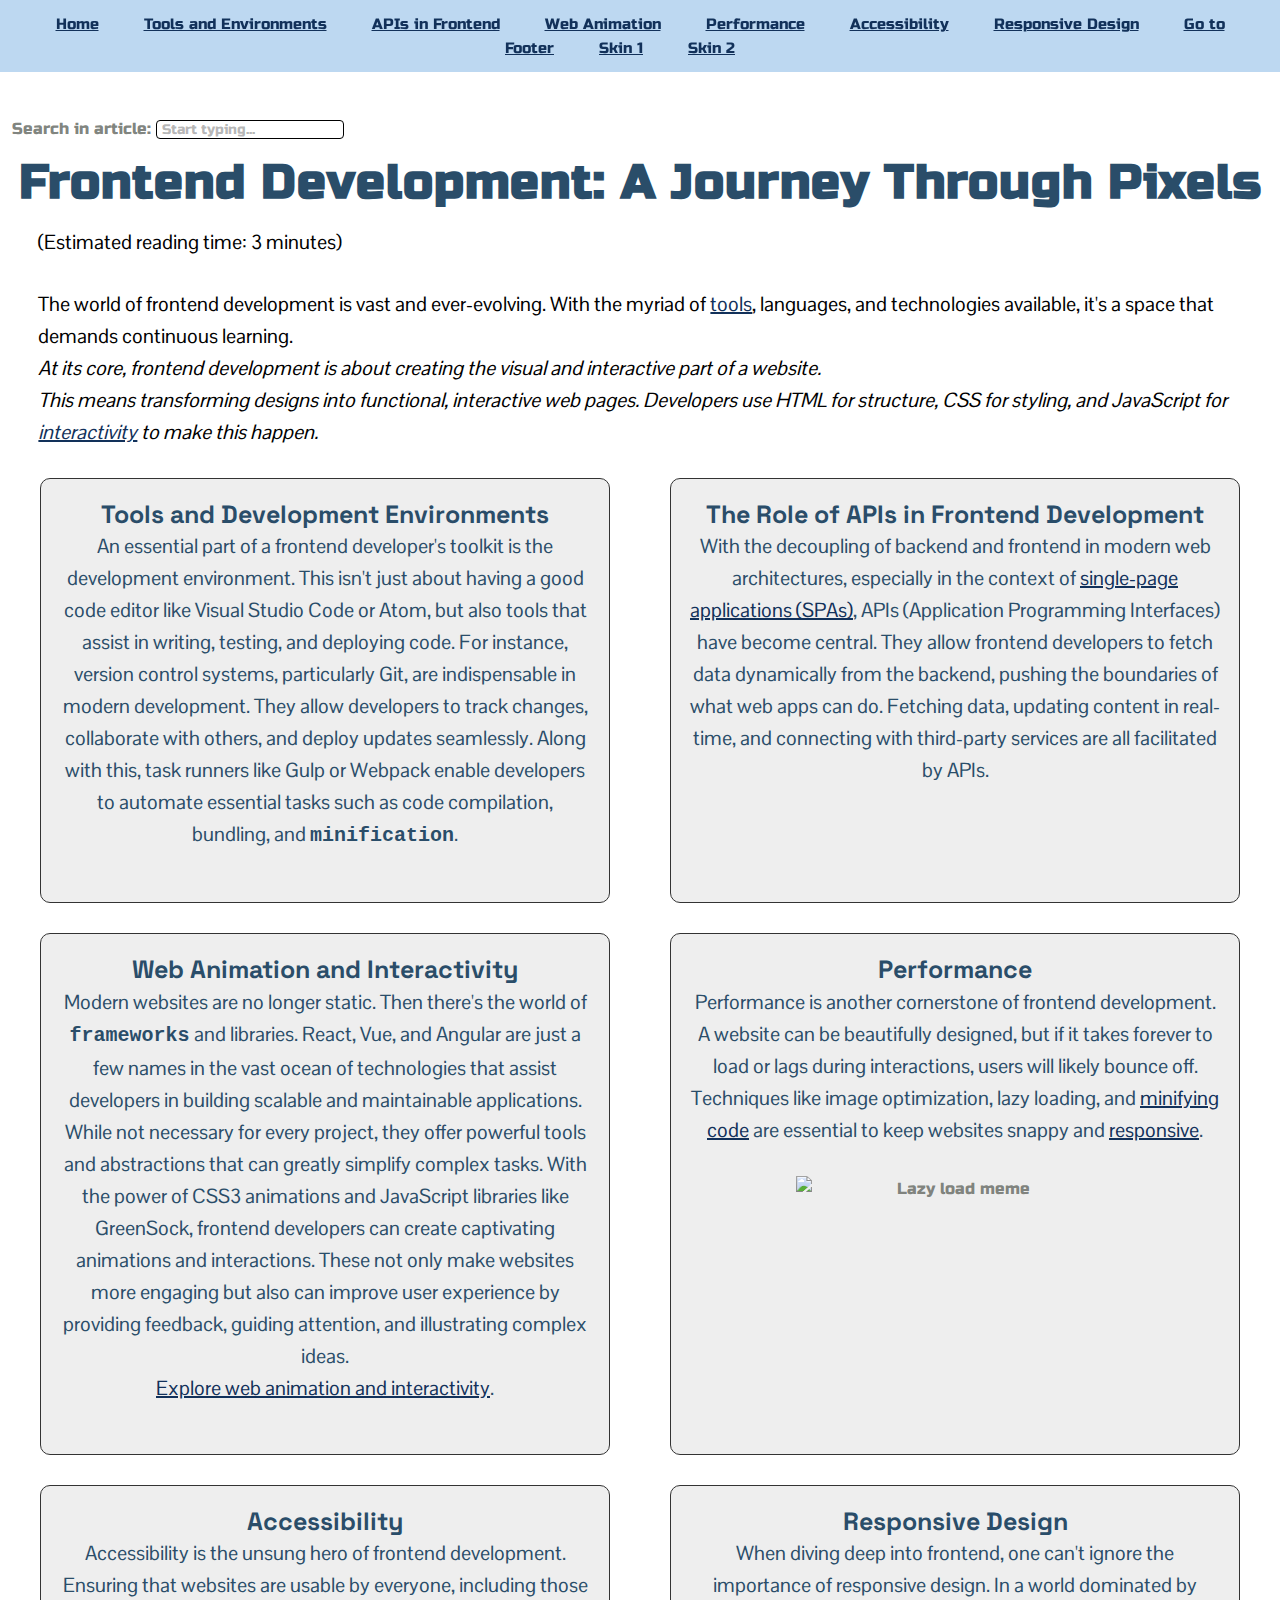
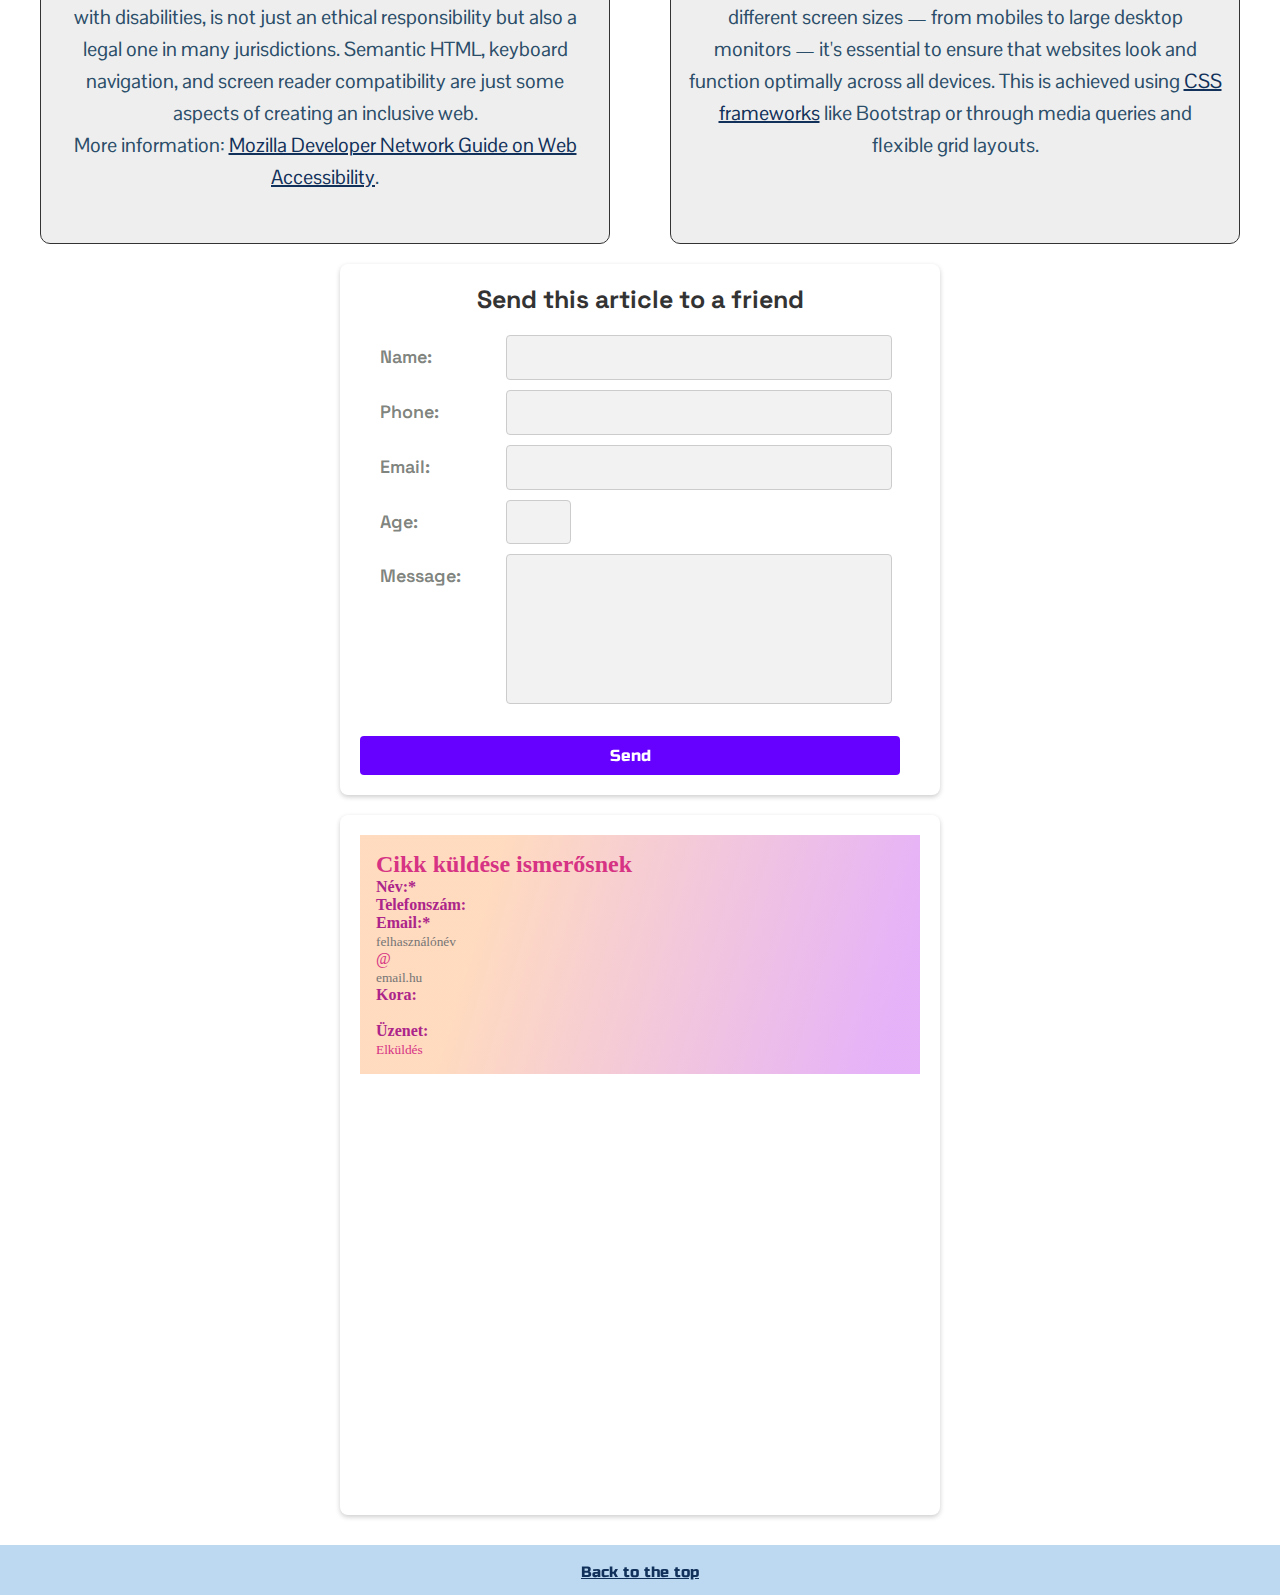
==== index.html @ b4af159b "Fixed issue with search functionality" ====
<!DOCTYPE html>
<html lang="en">

<head>
    <meta charset="UTF-8">
    <meta name="viewport" content="width=device-width, initial-scale=1">
    <script src="script.js"></script>
    <link rel="stylesheet" href="./style.css">
    <link rel="preconnect" href="https://fonts.googleapis.com">
    <link rel="preconnect" href="https://fonts.gstatic.com" crossorigin>
    <link
        href="https://fonts.googleapis.com/css2?family=Pontano+Sans&family=Russo+One&family=Space+Grotesk&display=swap"
        rel="stylesheet">
    <title>Frontend Development: A Journey Through Pixels</title>
</head>

<body id="top" class="background">

    <!-- <input type="radio" class="skin-selector" id="skin1" name="skin">
    <label for="skin1">Skin 1</label>

    <input type="radio" class="skin-selector" id="skin2" name="skin">
    <label for="skin2">Skin 2</label> -->

    <!-- <input type="radio" class="skin-selector" id="revert" name="skin">
    <label for="revert">Revert</label> -->

    <div id="skin1" class="skins"></div>
    <div id="skin2" class="skins"></div>

    <nav class="nav-list">
        <div class="nav-content">
            <a href="#top">Home</a>
            <a href="#tools">Tools and Environments</a>
            <a href="#apis">APIs in Frontend</a>
            <a href="#animation">Web Animation</a>
            <a href="#performance">Performance</a>
            <a href="#accessibility">Accessibility</a>
            <a href="#responsive">Responsive Design</a>
            <a href="#footer">Go to Footer</a>
            <a href="#skin1">Skin 1</a>
            <a href="#skin2">Skin 2</a>
        </div>
    </nav>

    <div class="search-container">
        <label for="searchBox">Search in article:</label>
        <input type="text" id="searchBox" name="searchBox" placeholder="Start typing...">
    </div>

    <article>
        <div id="intro">
            <h1>Frontend Development: A Journey Through Pixels</h1>
            <p>The world of frontend development is vast and ever-evolving. With the myriad of <a href="#tools">tools</a>, 
                languages, and technologies available, it's a space that demands continuous learning. <span><br>At its core,
                    frontend development is about creating the visual and interactive part of a website. <br>This
                    means transforming designs into functional, interactive web pages. Developers use HTML for
                    structure, CSS for styling, and JavaScript for <a href="#animation">interactivity</a> to make this
                    happen.</span>
            </p>
        </div>

        <div class="grid-container">
            <div class="box">
                <h2 id="tools">Tools and Development Environments</h2>
                <p> An essential part of a frontend developer's toolkit is the development environment. This isn't just
                    about having a good code editor like Visual Studio Code or Atom, but also tools that assist in
                    writing, testing, and deploying code. For instance, version control systems, particularly Git, are 
                    indispensable in modern development. They allow developers to track changes, collaborate with others, and 
                    deploy updates seamlessly. Along with this, task runners like Gulp or Webpack enable developers to automate 
                    essential tasks such as code compilation, bundling, and <a id="minify">minification</a>.</p>
            </div>

            <div class="box">
                <h2 id="apis">The Role of APIs in Frontend Development</h2>
                <p>With the decoupling of backend and frontend in modern web architectures, especially in the context of
                    <a href="https://www.youtube.com/watch?v=eIxDHgzGCnY" target="_blank">single-page applications
                        (SPAs)</a>, APIs (Application Programming Interfaces) have become central. They allow frontend
                    developers to fetch data dynamically from the backend, pushing the boundaries of what web apps can
                    do. Fetching data, updating content in real-time, and connecting with third-party services are all
                    facilitated by APIs.
                </p>
            </div>

            <div class="box">
                <h2 id="animation">Web Animation and Interactivity</h2>
                <p>Modern websites are no longer static. Then there's the world of <a id="frameworks">frameworks</a> and libraries. 
                    React, Vue, and Angular are just a few names in the vast ocean of technologies that assist developers in building
                    scalable and maintainable applications. While not necessary for every project, they offer powerful tools and
                    abstractions that can greatly simplify complex tasks. With the power of CSS3 animations and JavaScript libraries 
                    like GreenSock, frontend developers can create captivating animations and interactions. These not only make websites 
                    more engaging but also can improve user experience by providing feedback, guiding attention, and illustrating complex ideas.<br>
                    <a href="https://css-tricks.com/almanac/properties/a/animation/" target="_top">Explore web animation and interactivity</a>.</p>
            </div>

            <div class="box">
                <h2 id="performance">Performance</h2>
                <p>Performance is another cornerstone of frontend development. A website can be beautifully designed,
                    but if it takes forever to load or lags during interactions, users will likely bounce off. Techniques like
                    image optimization, lazy loading, and <a href="#minify">minifying code</a> are essential to keep websites
                    snappy and <a href="#responsive">responsive</a>.</p>
                <img src="https://miro.medium.com/v2/resize:fit:640/format:webp/1*A4qOlRsdIHzRkibX1P7Smw.jpeg" alt="Lazy load meme">
            </div>

            <div class="box">
                <h2 id="accessibility">Accessibility</h2>
                <p>Accessibility is the unsung hero of frontend development. Ensuring that websites are usable by
                    everyone, including those with disabilities, is not just an ethical responsibility but also a legal one in
                    many jurisdictions. Semantic HTML, keyboard navigation, and screen reader compatibility are just some
                    aspects of creating an inclusive web.<br>
                    More information: <a
                        href="https://developer.mozilla.org/en-US/docs/Learn/Accessibility/What_is_accessibility"
                        target="_blank">Mozilla Developer Network Guide on Web Accessibility</a>.
                </p>
            </div>

            <div class="box">
                <h2 id="responsive">Responsive Design</h2>
                <p id="deep-dive">When diving deep into frontend, one can't ignore the importance of responsive design.
                    In a world dominated by different screen sizes — from mobiles to large desktop monitors — it's essential to
                    ensure that websites look and function optimally across all devices. This is achieved using <a
                        href="#frameworks">CSS frameworks</a> like Bootstrap or through media queries and flexible grid layouts.</p>
            </div>
        </div>
    </article>

    <form name="sendToFriend">
        <h2>Send this article to a friend</h2>

        <div class="form-columns">
            <label for="name">Name:</label>
            <input type="text" id="name" name="name" autocomplete="name" required>

            <label for="phone">Phone:</label>
            <input type="tel" id="phone" name="phone" autocomplete="tel">

            <label for="email">Email:</label>
            <input type="email" id="email" name="email" autocomplete="email" required>

            <label for="age">Age:</label>
            <input type="number" id="age" name="age" min="0" max="150">

            <label for="message">Message:</label>
            <textarea id="message" name="message"></textarea>
        </div>

        <button type="submit">Send</button>
    </form>

    <iframe src="form-hu.html"></iframe>

    <footer id="footer">
        <a href="#top">Back to the top</a>
    </footer>

</body>

</html>
---- style.css ----
* {
  margin: 0;
  padding: 0;
  border: 0;
  outline: none;
  box-sizing: border-box;
  background: transparent;
  font-family: inherit;
}

a {
  text-decoration: none;
}

a img {
  border: none;
}

button,
a {
  cursor: pointer;
  color: inherit;
}

textarea {
  resize: none;
}

button,
textarea,
select {
  appearance: none !important;
  border-radius: 0;
}

/*End of CSS reset*/

/******Skin variables*******/

:root {
  --primary-color-skin1: #c1e7d2;
  --secondary-color-skin1: #ab99fa;

  --primary-color-skin2: #bdbdbd;
  --secondary-color-skin2: #893aa8;
}

/**************************/

body {
  width: 100%;
  height: 100%;
  line-height: 1.6;
  font-family: "Russo One", sans-serif;
  color: #757973ee;
}

.background {
  position: relative;
}

.background::before {
  content: "";
  position: absolute;
  top: 0;
  right: 0;
  bottom: 0;
  left: 0;
  background-image: url("1767974.jpg");
  background-size: cover;
  background-position: center;
  background-repeat: no-repeat;
  background-attachment: fixed;
  z-index: -100;
}

a[href] {
  text-decoration: underline;
}

a[href]:hover {
  color: #ff6600;
}

a[id] {
  font-family: monospace;
  font-weight: bold;
}

nav {
  position: fixed;
  top: 0;
  width: 100%;
  text-align: center;
  font-size: 15px;
  background-color: #99ff00;
  color: rgb(32, 31, 29);
  z-index: 999;
  filter: invert(100%);
}

nav a {
  margin-right: 40px;
  line-height: 1.2;
  text-decoration: none;
}

nav a:hover {
  text-decoration: underline;
  color: #ff6600;
}

title {
  font-family: "Russo One", sans-serif;
}


/********Skin selector**********/

/* #skin1, #skin2 {
  display: none;
}  

.skin-selector label {
  position: fixed;
  top: 50px;
  width: 10%;
  text-align: center;
  right: 10px;
  padding: 5px 15px;
  border: 1px solid #ccc;
  border-radius: 5px;
  background-color: #eff3f8;
  z-index: 1000; 
}

.skin-selector label:hover {
  background-color: #e0e0e0;
}

#skin1:checked + label {
  background-color: #c1e7d2; 
}

#skin2:checked + label {
  background-color: #bdbdbd;
}

 #revert:checked + label {
  background-color: #ffe0b2; 
} */


/********Skin selector logic**********/
#skin1:target~form {
  background-color: var(--primary-color-skin1);
  color: var(--secondary-color-skin1);
}

#skin1:target~nav,
#skin1:target~footer {
  background-color: var(--secondary-color-skin1);
}

#skin2:target~form {
  background-color: var(--primary-color-skin2);
  color: var(--secondary-color-skin2);
}

#skin2:target~nav,
#skin2:target~footer {
  background-color: var(--secondary-color-skin2);
}

/* #revert:checked ~ form {
  background-color: initial;
  color: initial; 
}

#revert:checked ~ nav,
#revert:checked ~ footer {
  background-color: initial;
} */

/***********************************************/

input#searchBox {
  margin-top: calc(2em + 32px);
  border: 1px solid #000000;
  border-radius: 4px;
  padding-left: 5px;
  font-size: 14px;
  background-color: #ffffff;
}

input::placeholder {
  color: rgba(0, 0, 0, 0.3);
}

.highlight {
  background-color: yellow;
}

div {
  padding: 12px;
}

div#intro {
  max-width: 1920px;
  margin-left: auto;
  margin-right: auto;
  white-space: normal;
  text-align: justify;
  background: linear-gradient(to bottom,
      #000000 0%,
      #333444 50%,
      #111711 85%,
      transparent 100%);
}

div.grid-container {
  max-width: 100%;
  display: grid;
  grid-template-columns: 1fr 1fr;
  gap: 30px 5%;
  margin: 0 auto;
  padding: 0 40px;
  justify-content: space-evenly;
  z-index: 10;
}

div.box {
  padding: 20px 0;
  border: 0.5px solid #ccc;
  border-radius: 10px;
  text-align: center;
  background-color: rgba(0, 0, 0, 0.8);
  z-index: 100;
}

div.box img {
  min-width: 200px;
  max-width: calc(100% - 250px);
  display: block;
  margin: auto;
}

div#author {
  display: flex;
  flex-direction: column;
  width: max-content;
  margin: 20px auto;
  border-radius: 5px;
  background: linear-gradient(to right,
      #000000 0%,
      #333444 50%,
      #000000 100%);
}

div#author p {
  margin-bottom: 0;
}


div#author-info p {
  margin: 0;
}

h1,
h2 {
  margin: auto;
  line-height: 1.25;
  font-family: "Space Grotesk", sans-serif;
  font-size: 25px;
  color: #99ff00;
}

h1 {
  margin-bottom: 15px;
  line-height: 1.2;
  text-align: center;
  letter-spacing: 1px;
  font-family: "Russo One", sans-serif;
  font-size: 3em;
}

h2,
a[id] {
  scroll-margin-top: 80px;
}

p {
  margin: auto 3%;
  margin-bottom: 1.5em;
  font-family: "Pontano Sans", sans-serif;
  font-size: 20px;
  color: #fff;
}

span {
  font-style: italic;
}

footer {
  width: 100%;
  margin-top: 2em;
  padding-top: 1em;
  padding-bottom: 1em;
  text-align: center;
  font-size: 15px;
  background-color: #99ff00;
  color: rgb(32, 31, 29);
  filter: invert(100%);
}

@media screen and (max-width: 600px) {
  div.grid-container {
    display: flex;
    flex-direction: column;
  }
}

@media screen and (max-width: 360px) {
  div.grid-container {
    gap: 20px;
    padding: 0 5px;
  }

  nav a {
    margin-right: 5px;
  }

  div#intro {
    padding: 0 5px;
  }

  div.box {
    padding: 5px 0;
  }

  h1 {
    padding-top: 30%;
    font-size: 2em;
  }

  h2,
  a[id] {
    scroll-margin-top: 120px;
  }

}

@media screen and (min-width: 1440px) {
  div#intro p {
    text-align: center;
  }
}


/********* Light mode **********/

@media (prefers-color-scheme: light) {
  body {
    background-color: #ffffff;
    color: #333333;
  }

  .background::before {
    background-image: url(https://www.restonconcierge.com/wp-content/uploads/2016/07/free-office-wallpaper-26001-26685-hd-wallpapers.jpg);
    opacity: 0.25
  }

  nav {
    background-color: #bdd8f1;
    color: #3667a6;
    filter: invert(0%);
  }

  a:link {
    color: #12315a
  }

  a:visited {
    color: #6c88c0;
  }

  h1,
  h2,
  p {
    color: #2a4d69;
  }

  div {
    color: #757973ee;
  }

  div#intro {
    all: revert;
  }

  div#intro p {
    color: #000;
  }

  div#author {
    position: relative;
    overflow: hidden;
    z-index: 1;
    border-radius: unset;
  }

  div#author::before {
    content: '';
    position: absolute;
    top: 0;
    right: 0;
    bottom: 0;
    left: 0;
    z-index: -1;

    background: linear-gradient(to right,
        rgba(224, 231, 240, 0.9) 0%,
        rgba(222, 231, 241, 0.8) 25%,
        rgba(224, 231, 240, 0.9) 50%,
        rgba(222, 231, 241, 0.8) 75%,
        rgba(224, 231, 240, 0.9) 100%);

    box-shadow: 0 0 1em 0.5em rgba(224, 231, 240, 0.6) inset;
  }

  div.box {
    background-color: #eeeeee;
    border-color: #333;
  }

  footer {
    background-color: #bdd8f1;
    filter: invert(0%);
  }

}


/********* Form styling **********/

form {
  display: flex;
  flex-direction: column;
  max-width: 600px;
  margin: 20px auto;
  padding: 20px;
  border-radius: 8px;
  box-shadow: 0 2px 5px rgba(0, 0, 0, 0.2);
  font-family: "Pontano Sans", sans-serif;
  color: #333333;
  background-color: #ffffff;
}

.form-columns {
  display: grid;
  grid-template-columns: 1fr 3fr;
  width: 100%;
}

form label,
form input,
form textarea {
  width: calc(100% - 16px);
  margin-bottom: 10px;
  padding: 8px;
  border-radius: 4px;
  font-family: "Space Grotesk", sans-serif;
  font-size: 18px;
  font-weight: 600;
}

form input,
form textarea {
  border: 1px solid #ccc;
  border-radius: 4px;
  background-color: #f2f2f2;
}

form input#age {
  position: relative;
  width: 65px;
}

form textarea {
  height: 150px;
}

form button {
  width: calc(100% - 20px);
  padding: 10px 8px;
  margin-top: 10px;
  border: none;
  border-radius: 4px;
  cursor: pointer;
  font-size: 16px;
  font-family: "Russo One", sans-serif;
  background-color: #99ff00;
  color: #000;
  filter: invert(100%);
}

form button:hover {
  background-color: #0056b3;
}

form h2 {
  margin-bottom: 8px;
  text-align: center;
  color: #333;
}

iframe {
  display: flex;
  flex-direction: column;
  width: 100%;
  min-height: 700px;
  max-width: 600px;
  margin: 20px auto;
  padding: 20px;
  border-radius: 8px;
  box-shadow: 0 2px 5px rgba(0, 0, 0, 0.2);
  font-family: "Pontano Sans", sans-serif;
  color: #333333;
  background-color: #ffffff;
}
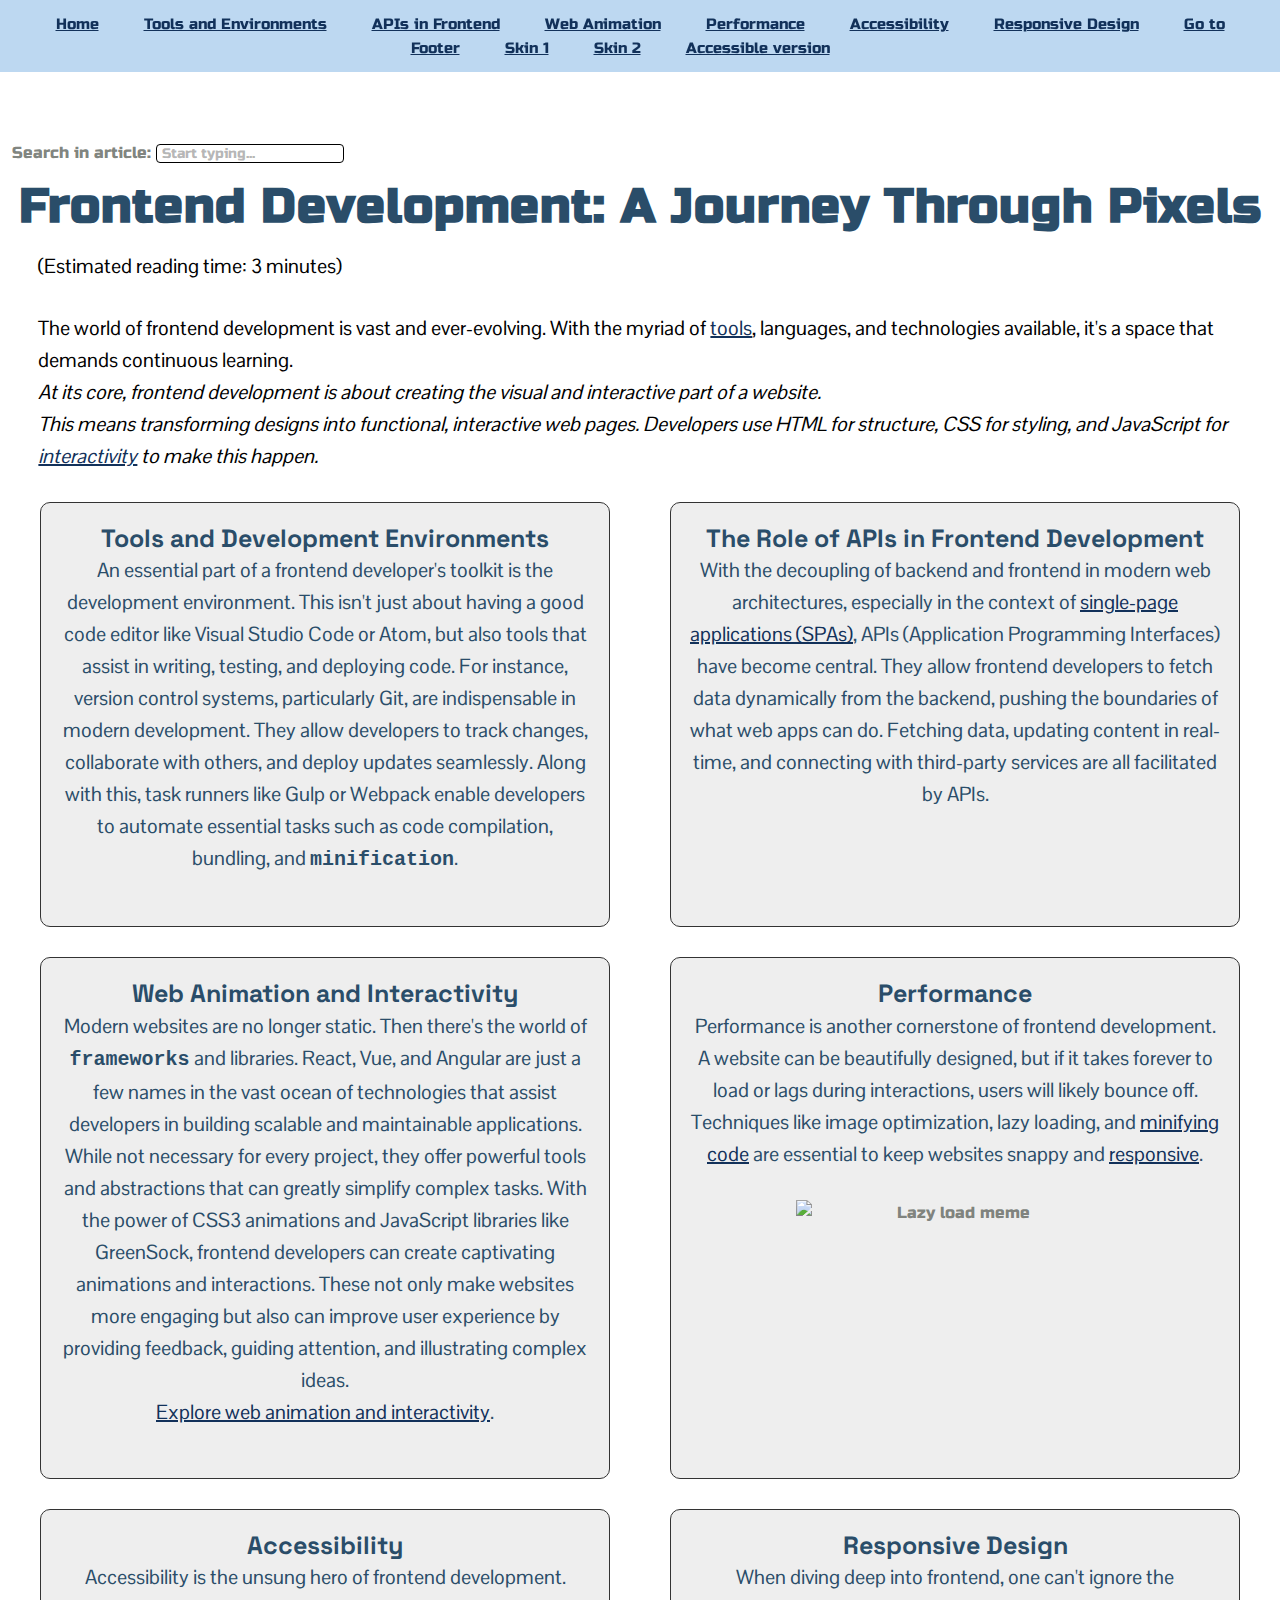
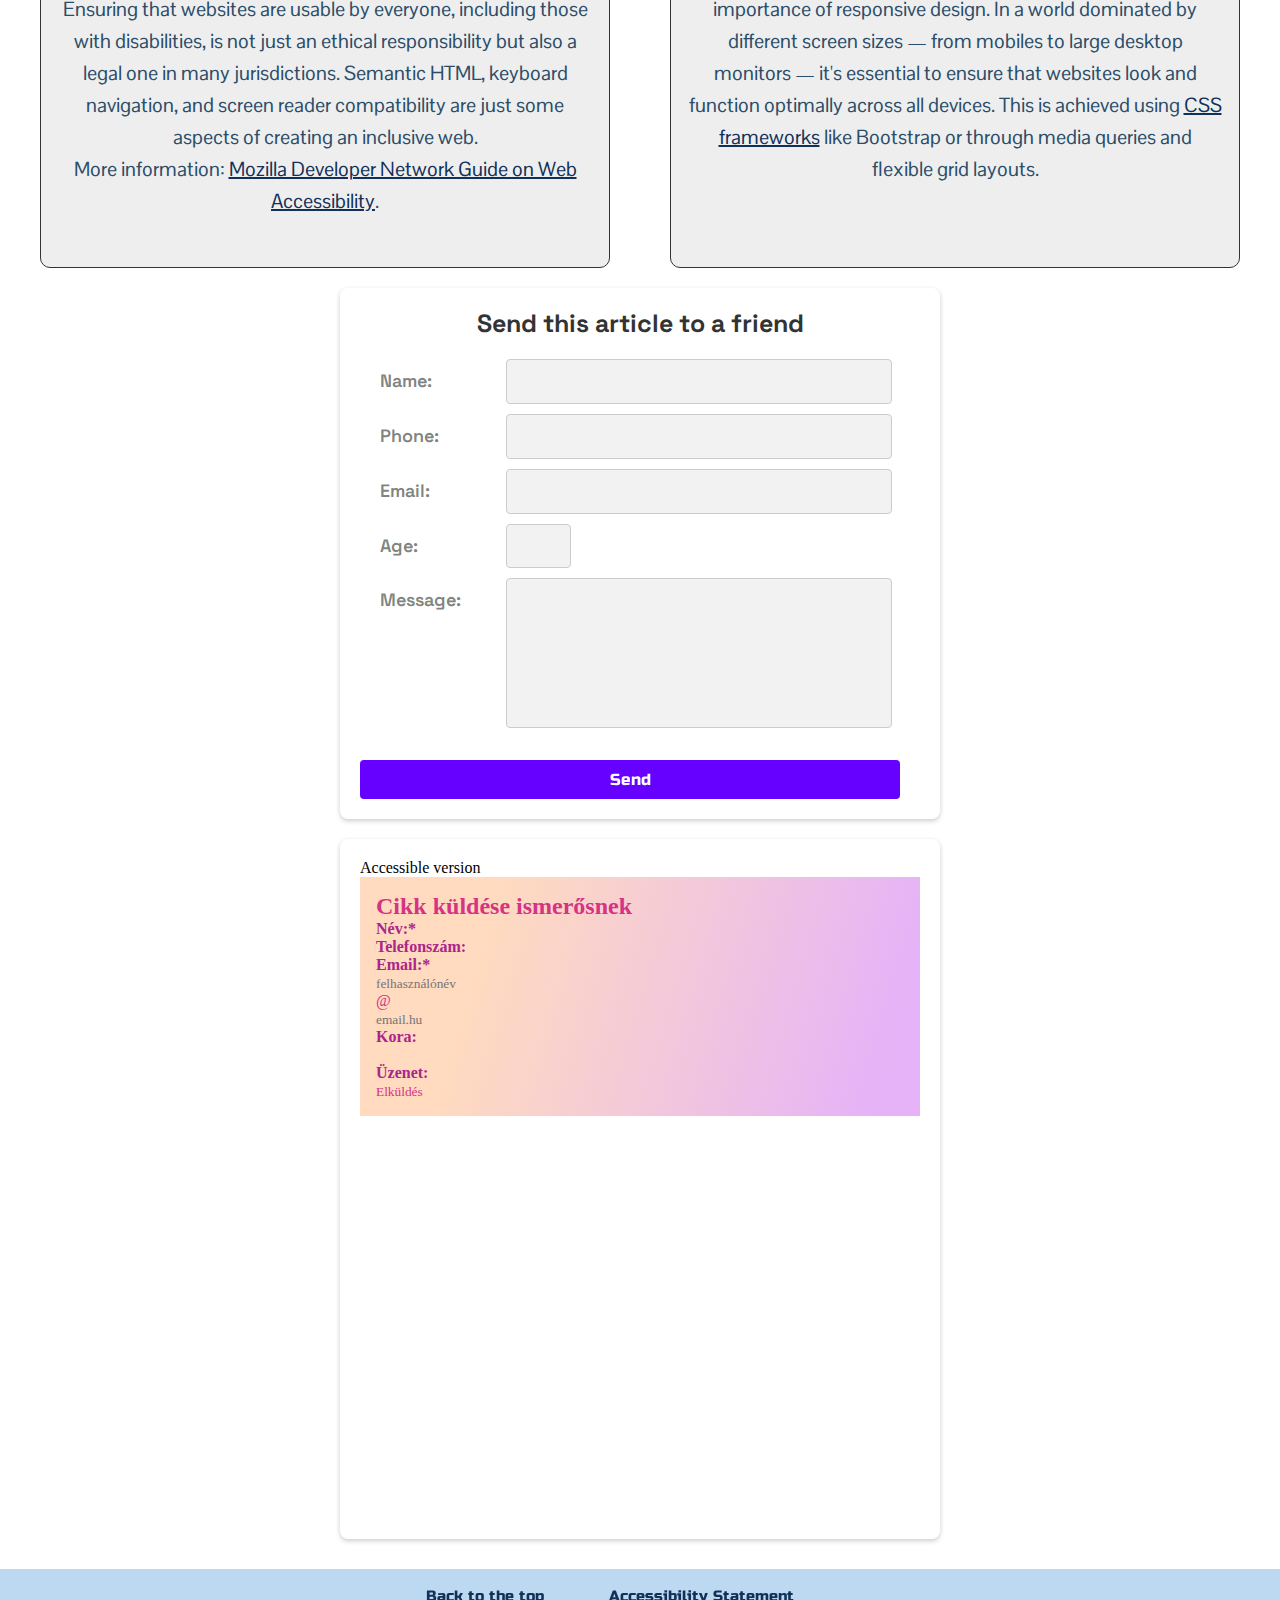
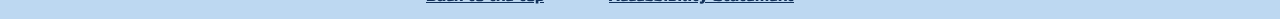
==== commit d637e1cb: "Improved accessibility" ====
--- a/index.html
+++ b/index.html
@@ -25,10 +25,11 @@
     <!-- <input type="radio" class="skin-selector" id="revert" name="skin">
     <label for="revert">Revert</label> -->
 
-    <div id="skin1" class="skins"></div>
-    <div id="skin2" class="skins"></div>
+    <div id="skin1" class="skins" aria-label="Select Skin 1"></div>
+    <div id="skin2" class="skins" aria-label="Select Skin 2"></div>
+    <div id="accessible" class="skins" aria-label="Activate Accessible Version"></div>
 
-    <nav class="nav-list">
+    <nav class="nav-list" aria-label="Main Navigation">
         <div class="nav-content">
             <a href="#top">Home</a>
             <a href="#tools">Tools and Environments</a>
@@ -40,102 +41,132 @@
             <a href="#footer">Go to Footer</a>
             <a href="#skin1">Skin 1</a>
             <a href="#skin2">Skin 2</a>
+            <a href="#accessible">Accessible version</a>
         </div>
     </nav>
 
-    <div class="search-container">
+    <div class="search-container" aria-label="Article Search">
         <label for="searchBox">Search in article:</label>
-        <input type="text" id="searchBox" name="searchBox" placeholder="Start typing...">
+        <input type="search" id="searchBox" name="searchBox" placeholder="Start typing...">
     </div>
 
-    <article>
-        <div id="intro">
-            <h1>Frontend Development: A Journey Through Pixels</h1>
-            <p>The world of frontend development is vast and ever-evolving. With the myriad of <a href="#tools">tools</a>, 
-                languages, and technologies available, it's a space that demands continuous learning. <span><br>At its core,
-                    frontend development is about creating the visual and interactive part of a website. <br>This
-                    means transforming designs into functional, interactive web pages. Developers use HTML for
-                    structure, CSS for styling, and JavaScript for <a href="#animation">interactivity</a> to make this
-                    happen.</span>
-            </p>
-        </div>
-
-        <div class="grid-container">
-            <div class="box">
-                <h2 id="tools">Tools and Development Environments</h2>
-                <p> An essential part of a frontend developer's toolkit is the development environment. This isn't just
-                    about having a good code editor like Visual Studio Code or Atom, but also tools that assist in
-                    writing, testing, and deploying code. For instance, version control systems, particularly Git, are 
-                    indispensable in modern development. They allow developers to track changes, collaborate with others, and 
-                    deploy updates seamlessly. Along with this, task runners like Gulp or Webpack enable developers to automate 
-                    essential tasks such as code compilation, bundling, and <a id="minify">minification</a>.</p>
-            </div>
-
-            <div class="box">
-                <h2 id="apis">The Role of APIs in Frontend Development</h2>
-                <p>With the decoupling of backend and frontend in modern web architectures, especially in the context of
-                    <a href="https://www.youtube.com/watch?v=eIxDHgzGCnY" target="_blank">single-page applications
-                        (SPAs)</a>, APIs (Application Programming Interfaces) have become central. They allow frontend
-                    developers to fetch data dynamically from the backend, pushing the boundaries of what web apps can
-                    do. Fetching data, updating content in real-time, and connecting with third-party services are all
-                    facilitated by APIs.
+    <main aria-label="Main Content">
+        <article>
+            <div id="intro">
+                <h1>Frontend Development: A Journey Through Pixels</h1>
+                <p>The world of frontend development is vast and ever-evolving. With the myriad of <a
+                        href="#tools">tools</a>,
+                    languages, and technologies available, it's a space that demands continuous learning. <span><br>At
+                        its core,
+                        frontend development is about creating the visual and interactive part of a website. <br>This
+                        means transforming designs into functional, interactive web pages. Developers use HTML for
+                        structure, CSS for styling, and JavaScript for <a href="#animation">interactivity</a> to make
+                        this
+                        happen.</span>
                 </p>
             </div>
 
-            <div class="box">
-                <h2 id="animation">Web Animation and Interactivity</h2>
-                <p>Modern websites are no longer static. Then there's the world of <a id="frameworks">frameworks</a> and libraries. 
-                    React, Vue, and Angular are just a few names in the vast ocean of technologies that assist developers in building
-                    scalable and maintainable applications. While not necessary for every project, they offer powerful tools and
-                    abstractions that can greatly simplify complex tasks. With the power of CSS3 animations and JavaScript libraries 
-                    like GreenSock, frontend developers can create captivating animations and interactions. These not only make websites 
-                    more engaging but also can improve user experience by providing feedback, guiding attention, and illustrating complex ideas.<br>
-                    <a href="https://css-tricks.com/almanac/properties/a/animation/" target="_top">Explore web animation and interactivity</a>.</p>
+            <div class="grid-container">
+                <div class="box">
+                    <h2 id="tools">Tools and Development Environments</h2>
+                    <p> An essential part of a frontend developer's toolkit is the development environment. This isn't
+                        just
+                        about having a good code editor like Visual Studio Code or Atom, but also tools that assist in
+                        writing, testing, and deploying code. For instance, version control systems, particularly Git,
+                        are
+                        indispensable in modern development. They allow developers to track changes, collaborate with
+                        others, and
+                        deploy updates seamlessly. Along with this, task runners like Gulp or Webpack enable developers
+                        to automate
+                        essential tasks such as code compilation, bundling, and <a id="minify">minification</a>.</p>
+                </div>
+
+                <div class="box">
+                    <h2 id="apis">The Role of APIs in Frontend Development</h2>
+                    <p>With the decoupling of backend and frontend in modern web architectures, especially in the
+                        context of
+                        <a href="https://www.youtube.com/watch?v=eIxDHgzGCnY" target="_blank">single-page applications
+                            (SPAs)</a>, APIs (Application Programming Interfaces) have become central. They allow
+                        frontend
+                        developers to fetch data dynamically from the backend, pushing the boundaries of what web apps
+                        can
+                        do. Fetching data, updating content in real-time, and connecting with third-party services are
+                        all
+                        facilitated by APIs.
+                    </p>
+                </div>
+
+                <div class="box">
+                    <h2 id="animation">Web Animation and Interactivity</h2>
+                    <p>Modern websites are no longer static. Then there's the world of <a id="frameworks">frameworks</a>
+                        and libraries.
+                        React, Vue, and Angular are just a few names in the vast ocean of technologies that assist
+                        developers in building
+                        scalable and maintainable applications. While not necessary for every project, they offer
+                        powerful tools and
+                        abstractions that can greatly simplify complex tasks. With the power of CSS3 animations and
+                        JavaScript libraries
+                        like GreenSock, frontend developers can create captivating animations and interactions. These
+                        not only make websites
+                        more engaging but also can improve user experience by providing feedback, guiding attention, and
+                        illustrating complex ideas.<br>
+                        <a href="https://css-tricks.com/almanac/properties/a/animation/" target="_top">Explore web
+                            animation and interactivity</a>.</p>
+                </div>
+
+                <div class="box">
+                    <h2 id="performance">Performance</h2>
+                    <p>Performance is another cornerstone of frontend development. A website can be beautifully
+                        designed,
+                        but if it takes forever to load or lags during interactions, users will likely bounce off.
+                        Techniques like
+                        image optimization, lazy loading, and <a href="#minify">minifying code</a> are essential to keep
+                        websites
+                        snappy and <a href="#responsive">responsive</a>.</p>
+                    <img src="https://miro.medium.com/v2/resize:fit:640/format:webp/1*A4qOlRsdIHzRkibX1P7Smw.jpeg"
+                        alt="Lazy load meme">
+                </div>
+
+                <div class="box">
+                    <h2 id="accessibility">Accessibility</h2>
+                    <p>Accessibility is the unsung hero of frontend development. Ensuring that websites are usable by
+                        everyone, including those with disabilities, is not just an ethical responsibility but also a
+                        legal one in
+                        many jurisdictions. Semantic HTML, keyboard navigation, and screen reader compatibility are just
+                        some
+                        aspects of creating an inclusive web.<br>
+                        More information: <a
+                            href="https://developer.mozilla.org/en-US/docs/Learn/Accessibility/What_is_accessibility"
+                            target="_blank">Mozilla Developer Network Guide on Web Accessibility</a>.
+                    </p>
+                </div>
+
+                <div class="box">
+                    <h2 id="responsive">Responsive Design</h2>
+                    <p id="deep-dive">When diving deep into frontend, one can't ignore the importance of responsive
+                        design.
+                        In a world dominated by different screen sizes — from mobiles to large desktop monitors — it's
+                        essential to
+                        ensure that websites look and function optimally across all devices. This is achieved using <a
+                            href="#frameworks">CSS frameworks</a> like Bootstrap or through media queries and flexible
+                        grid layouts.</p>
+                </div>
             </div>
+        </article>
+    </main>
 
-            <div class="box">
-                <h2 id="performance">Performance</h2>
-                <p>Performance is another cornerstone of frontend development. A website can be beautifully designed,
-                    but if it takes forever to load or lags during interactions, users will likely bounce off. Techniques like
-                    image optimization, lazy loading, and <a href="#minify">minifying code</a> are essential to keep websites
-                    snappy and <a href="#responsive">responsive</a>.</p>
-                <img src="https://miro.medium.com/v2/resize:fit:640/format:webp/1*A4qOlRsdIHzRkibX1P7Smw.jpeg" alt="Lazy load meme">
-            </div>
-
-            <div class="box">
-                <h2 id="accessibility">Accessibility</h2>
-                <p>Accessibility is the unsung hero of frontend development. Ensuring that websites are usable by
-                    everyone, including those with disabilities, is not just an ethical responsibility but also a legal one in
-                    many jurisdictions. Semantic HTML, keyboard navigation, and screen reader compatibility are just some
-                    aspects of creating an inclusive web.<br>
-                    More information: <a
-                        href="https://developer.mozilla.org/en-US/docs/Learn/Accessibility/What_is_accessibility"
-                        target="_blank">Mozilla Developer Network Guide on Web Accessibility</a>.
-                </p>
-            </div>
-
-            <div class="box">
-                <h2 id="responsive">Responsive Design</h2>
-                <p id="deep-dive">When diving deep into frontend, one can't ignore the importance of responsive design.
-                    In a world dominated by different screen sizes — from mobiles to large desktop monitors — it's essential to
-                    ensure that websites look and function optimally across all devices. This is achieved using <a
-                        href="#frameworks">CSS frameworks</a> like Bootstrap or through media queries and flexible grid layouts.</p>
-            </div>
-        </div>
-    </article>
-
-    <form name="sendToFriend">
+    <form name="sendToFriend" aria-label="Send Article to a Friend">
         <h2>Send this article to a friend</h2>
 
         <div class="form-columns">
             <label for="name">Name:</label>
-            <input type="text" id="name" name="name" autocomplete="name" required>
+            <input type="text" id="name" name="name" autocomplete="name" aria-required="true" required>
 
             <label for="phone">Phone:</label>
             <input type="tel" id="phone" name="phone" autocomplete="tel">
 
             <label for="email">Email:</label>
-            <input type="email" id="email" name="email" autocomplete="email" required>
+            <input type="email" id="email" name="email" autocomplete="email" aria-required="true" required>
 
             <label for="age">Age:</label>
             <input type="number" id="age" name="age" min="0" max="150">
@@ -147,10 +178,11 @@
         <button type="submit">Send</button>
     </form>
 
-    <iframe src="form-hu.html"></iframe>
+    <iframe src="form-hu.html" aria-label="Additional Send to Friend Form in Hungarian"></iframe>
 
-    <footer id="footer">
+    <footer id="footer" aria-label="Footer Navigation">
         <a href="#top">Back to the top</a>
+        <a href="/accessibility-statement.html">Accessibility Statement</a>
     </footer>
 
 </body>
--- a/style.css
+++ b/style.css
@@ -172,6 +172,20 @@
   background-color: var(--secondary-color-skin2);
 }
 
+#accessible:target~nav,
+#accessible:target~nav *,
+#accessible:target~main,
+#accessible:target~main *,
+#accessible:target~form,
+#accessible:target~form *,
+#accessible:target~footer,
+#accessible:target~footer *,
+#accessible:target~div,
+#accessible:target~div * {
+  background-color: #333333;
+  color:  #F5F5F5;
+}
+
 /* #revert:checked ~ form {
   background-color: initial;
   color: initial; 
@@ -313,6 +327,10 @@
   filter: invert(100%);
 }
 
+#statement h2 {
+  margin-left: 60px;
+}
+
 @media screen and (max-width: 600px) {
   div.grid-container {
     display: flex;
@@ -438,6 +456,9 @@
     filter: invert(0%);
   }
 
+  footer a {
+    margin-right: 60px;
+  }
 }
 
 
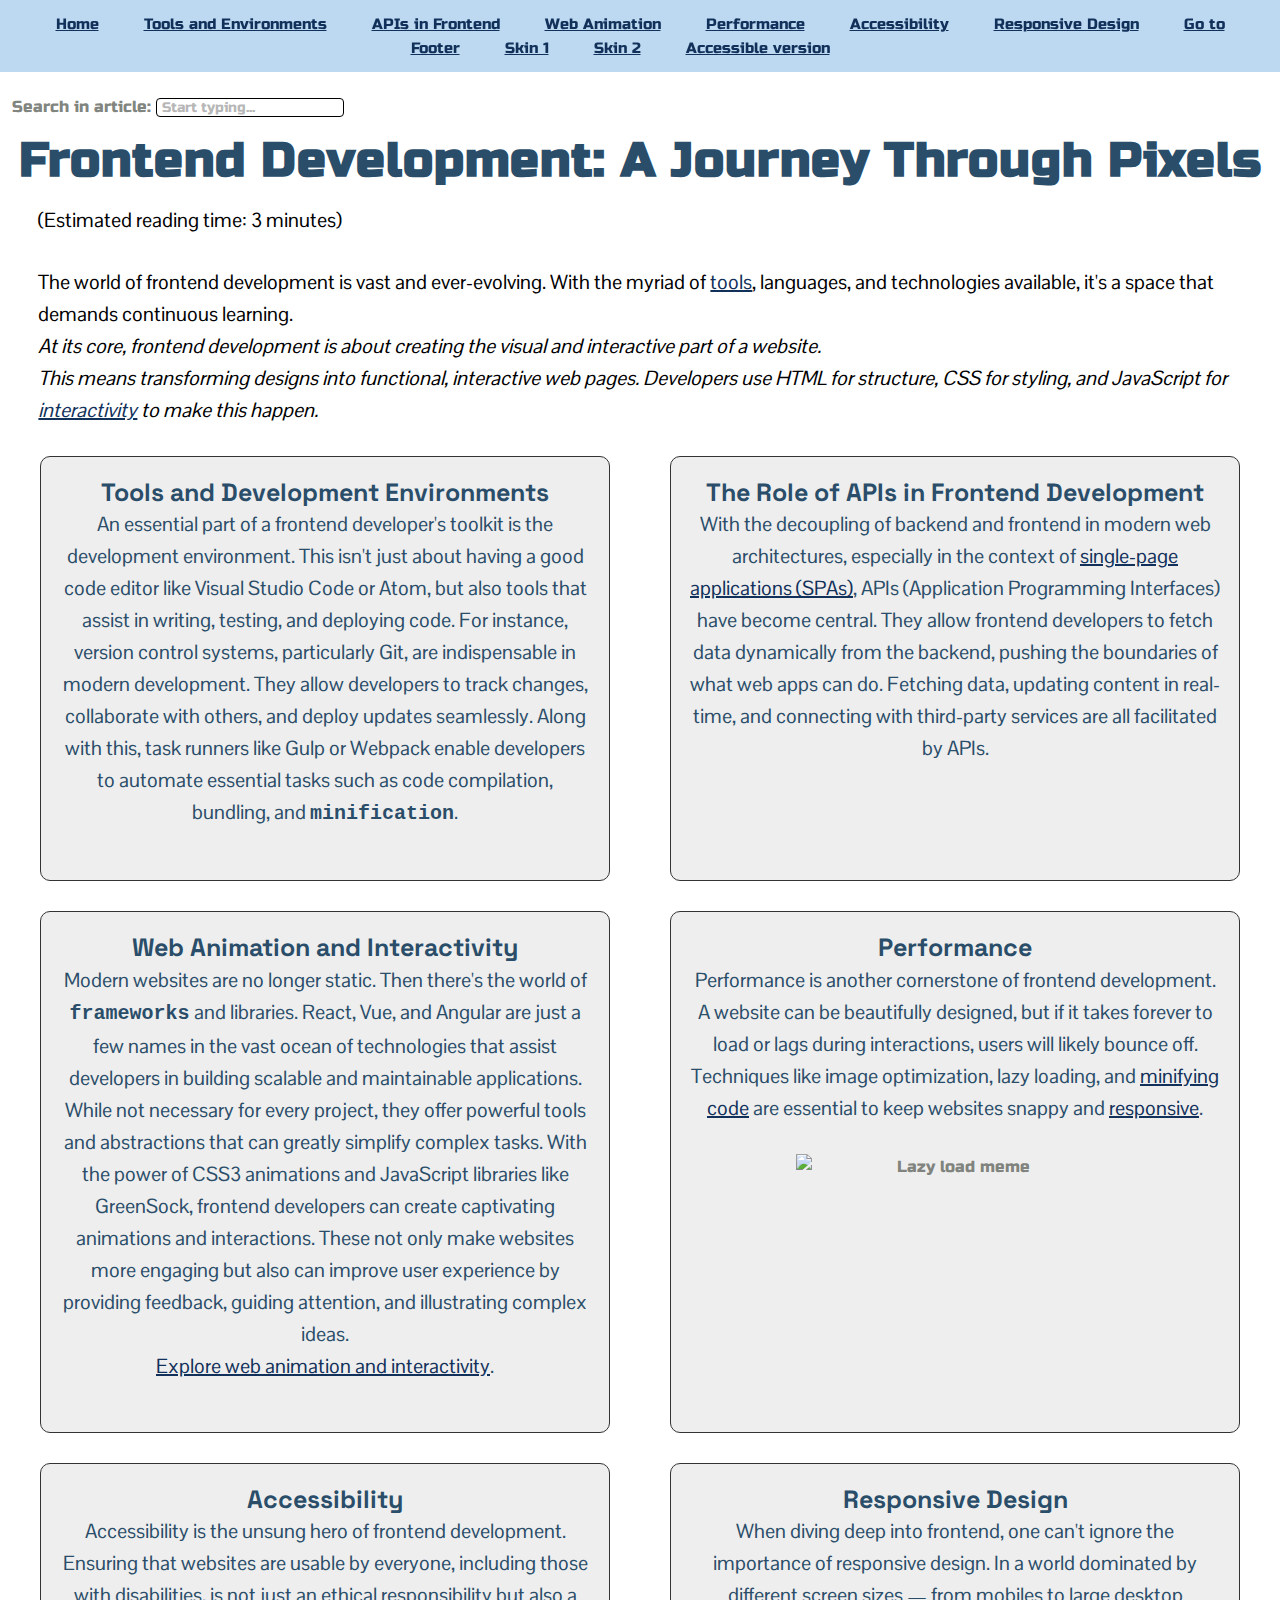
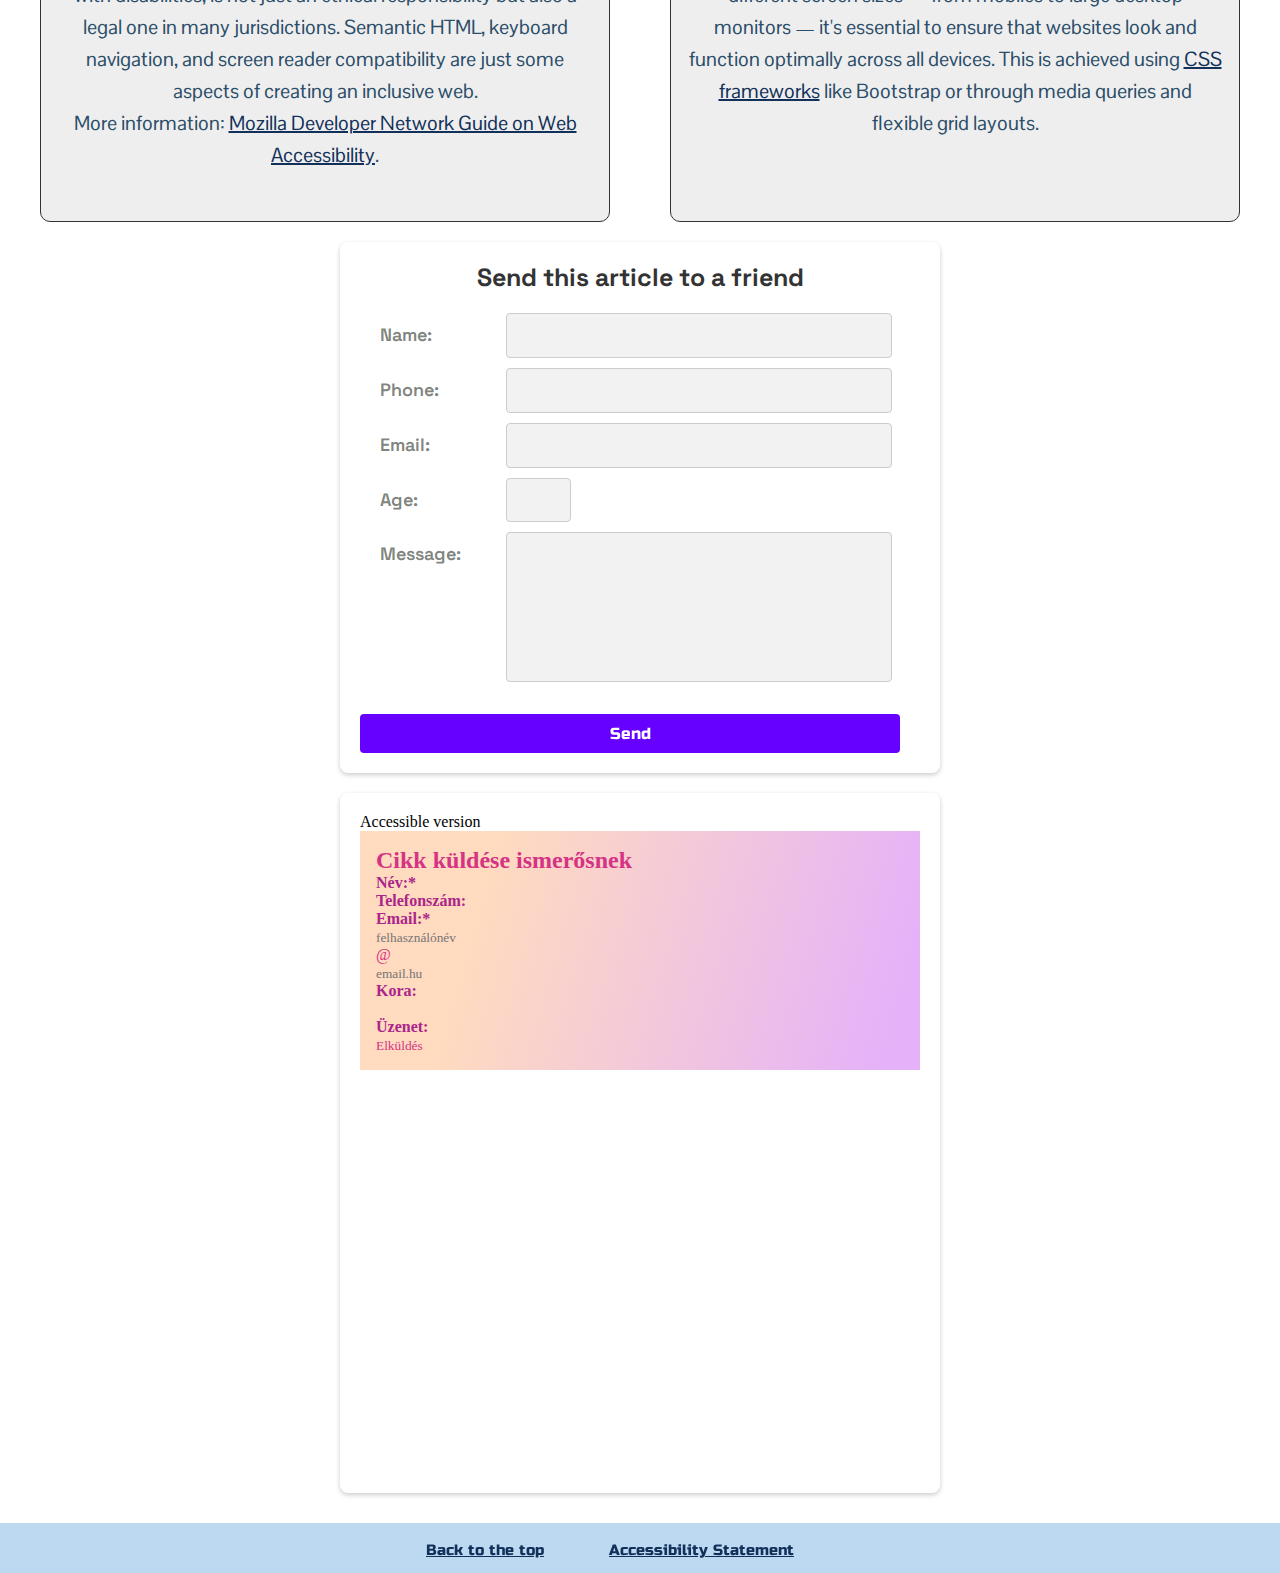
==== commit 36d89498: "Hamburger menu for mobile nav" ====
--- a/index.html
+++ b/index.html
@@ -5,6 +5,7 @@
     <meta charset="UTF-8">
     <meta name="viewport" content="width=device-width, initial-scale=1">
     <script src="script.js"></script>
+    <link rel="shortcut icon" href="#" />
     <link rel="stylesheet" href="./style.css">
     <link rel="preconnect" href="https://fonts.googleapis.com">
     <link rel="preconnect" href="https://fonts.gstatic.com" crossorigin>
@@ -25,11 +26,14 @@
     <!-- <input type="radio" class="skin-selector" id="revert" name="skin">
     <label for="revert">Revert</label> -->
 
-    <div id="skin1" class="skins" aria-label="Select Skin 1"></div>
-    <div id="skin2" class="skins" aria-label="Select Skin 2"></div>
-    <div id="accessible" class="skins" aria-label="Activate Accessible Version"></div>
+    <div id="skin1" class="skins" role="button" tabindex="0" aria-label="Select Skin 1"></div>
+    <div id="skin2" class="skins" role="button" tabindex="0" aria-label="Select Skin 2"></div>
+    <div id="accessible" class="skins" role="button" tabindex="0" aria-label="Activate Accessible Version"></div>
 
     <nav class="nav-list" aria-label="Main Navigation">
+        <button class="hamburger-icon" aria-label="Toggle navigation menu">
+            &#9776; 
+        </button>
         <div class="nav-content">
             <a href="#top">Home</a>
             <a href="#tools">Tools and Environments</a>
@@ -45,9 +49,9 @@
         </div>
     </nav>
 
-    <div class="search-container" aria-label="Article Search">
+    <div class="search-container">
         <label for="searchBox">Search in article:</label>
-        <input type="search" id="searchBox" name="searchBox" placeholder="Start typing...">
+        <input type="search" id="searchBox" name="searchBox" placeholder="Start typing..." aria-label="Enter search term">
     </div>
 
     <main aria-label="Main Content">
@@ -78,14 +82,16 @@
                         others, and
                         deploy updates seamlessly. Along with this, task runners like Gulp or Webpack enable developers
                         to automate
-                        essential tasks such as code compilation, bundling, and <a id="minify">minification</a>.</p>
+                        essential tasks such as code compilation, bundling, and <a id="minify" role="button"
+                            tabindex="0">minification</a>.</p>
                 </div>
 
                 <div class="box">
                     <h2 id="apis">The Role of APIs in Frontend Development</h2>
                     <p>With the decoupling of backend and frontend in modern web architectures, especially in the
                         context of
-                        <a href="https://www.youtube.com/watch?v=eIxDHgzGCnY" target="_blank">single-page applications
+                        <a href="https://www.youtube.com/watch?v=eIxDHgzGCnY" target="_blank"
+                            aria-label="single-page applications (SPAs) - opens in a new tab">single-page applications
                             (SPAs)</a>, APIs (Application Programming Interfaces) have become central. They allow
                         frontend
                         developers to fetch data dynamically from the backend, pushing the boundaries of what web apps
@@ -98,7 +104,8 @@
 
                 <div class="box">
                     <h2 id="animation">Web Animation and Interactivity</h2>
-                    <p>Modern websites are no longer static. Then there's the world of <a id="frameworks">frameworks</a>
+                    <p>Modern websites are no longer static. Then there's the world of <a id="frameworks" role="button"
+                            tabindex="0">frameworks</a>
                         and libraries.
                         React, Vue, and Angular are just a few names in the vast ocean of technologies that assist
                         developers in building
@@ -137,7 +144,9 @@
                         aspects of creating an inclusive web.<br>
                         More information: <a
                             href="https://developer.mozilla.org/en-US/docs/Learn/Accessibility/What_is_accessibility"
-                            target="_blank">Mozilla Developer Network Guide on Web Accessibility</a>.
+                            target="_blank"
+                            aria-label="Mozilla Developer Network Guide on Web Accessibility - opens in a new tab">Mozilla
+                            Developer Network Guide on Web Accessibility</a>.
                     </p>
                 </div>
 
@@ -163,13 +172,13 @@
             <input type="text" id="name" name="name" autocomplete="name" aria-required="true" required>
 
             <label for="phone">Phone:</label>
-            <input type="tel" id="phone" name="phone" autocomplete="tel">
+            <input type="tel" id="phone" name="phone" autocomplete="tel" aria-required="true">
 
             <label for="email">Email:</label>
             <input type="email" id="email" name="email" autocomplete="email" aria-required="true" required>
 
             <label for="age">Age:</label>
-            <input type="number" id="age" name="age" min="0" max="150">
+            <input type="number" id="age" name="age" min="0" max="150" aria-required="true">
 
             <label for="message">Message:</label>
             <textarea id="message" name="message"></textarea>
@@ -178,7 +187,8 @@
         <button type="submit">Send</button>
     </form>
 
-    <iframe src="form-hu.html" aria-label="Additional Send to Friend Form in Hungarian"></iframe>
+    <iframe title="Additional Send to Friend Form in Hungarian" src="form-hu.html"
+        aria-label="Additional Send to Friend Form in Hungarian"></iframe>
 
     <footer id="footer" aria-label="Footer Navigation">
         <a href="#top">Back to the top</a>
--- a/style.css
+++ b/style.css
@@ -91,7 +91,6 @@
   position: fixed;
   top: 0;
   width: 100%;
-  text-align: center;
   font-size: 15px;
   background-color: #99ff00;
   color: rgb(32, 31, 29);
@@ -108,6 +107,15 @@
 nav a:hover {
   text-decoration: underline;
   color: #ff6600;
+}
+
+.hamburger-icon {
+  display: none;
+  position: absolute; 
+  right: 10px; 
+  top: 10px; 
+  font-size: 40px;
+  cursor: pointer;
 }
 
 title {
@@ -183,7 +191,7 @@
 #accessible:target~div,
 #accessible:target~div * {
   background-color: #333333;
-  color:  #F5F5F5;
+  color: #f5f5f5;
 }
 
 /* #revert:checked ~ form {
@@ -199,7 +207,7 @@
 /***********************************************/
 
 input#searchBox {
-  margin-top: calc(2em + 32px);
+  margin-top: 1em;
   border: 1px solid #000000;
   border-radius: 4px;
   padding-left: 5px;
@@ -275,7 +283,6 @@
   margin-bottom: 0;
 }
 
-
 div#author-info p {
   margin: 0;
 }
@@ -331,221 +338,253 @@
   margin-left: 60px;
 }
 
-@media screen and (max-width: 600px) {
-  div.grid-container {
+/* Media queries */
+
+@media screen and (max-width: 855px) {
+  .hamburger-icon {
+    display: block;
+  }
+
+  .nav-content {
+    display: none;
+    flex-direction: column;
+    position: fixed;  
+    right: 0; 
+    top: 65px; 
+    width: 50%; 
+    justify-content: start; 
+    align-items: start; 
+    background-color: #238df0;   
+  }
+
+  .nav-content a {
+    display: block;
+    margin: 10px 0;
+    color: #ddebf8;
+  }
+
+  .nav-content.show {
+    display: flex;
+  }
+}
+
+  @media screen and (max-width: 600px) {
+    div.grid-container {
+      display: flex;
+      flex-direction: column;
+    }
+  }
+
+  @media screen and (max-width: 360px) {
+    div.grid-container {
+      gap: 20px;
+      padding: 0 5px;
+    }
+
+    div#intro {
+      padding: 0 5px;
+    }
+
+    div.box {
+      padding: 5px 0;
+    }
+
+    h1 {
+      padding-top: 30%;
+      font-size: 2em;
+    }
+
+    h2,
+    a[id] {
+      scroll-margin-top: 120px;
+    }
+
+  }
+
+  @media screen and (min-width: 856px) {
+    nav {
+      text-align: center;
+    }
+  }
+
+  @media screen and (min-width: 1440px) {
+    div#intro p {
+      text-align: center;
+    }
+  }
+
+
+  /********* Light mode **********/
+
+  @media (prefers-color-scheme: light) {
+    body {
+      background-color: #ffffff;
+      color: #333333;
+    }
+
+    .background::before {
+      background-image: url(https://www.restonconcierge.com/wp-content/uploads/2016/07/free-office-wallpaper-26001-26685-hd-wallpapers.jpg);
+      opacity: 0.25
+    }
+
+    nav {
+      background-color: #bdd8f1;
+      color: #3667a6;
+      filter: invert(0%);
+    }
+
+    a:link {
+      color: #12315a
+    }
+
+    a:visited {
+      color: #344f86;
+    }
+
+    h1,
+    h2,
+    p {
+      color: #2a4d69;
+    }
+
+    div {
+      color: #757973ee;
+    }
+
+    div#intro {
+      all: revert;
+    }
+
+    div#intro p {
+      color: #000;
+    }
+
+    div#author {
+      position: relative;
+      overflow: hidden;
+      z-index: 1;
+      border-radius: unset;
+    }
+
+    div#author::before {
+      content: '';
+      position: absolute;
+      top: 0;
+      right: 0;
+      bottom: 0;
+      left: 0;
+      z-index: -1;
+
+      background: linear-gradient(to right,
+          rgba(224, 231, 240, 0.9) 0%,
+          rgba(222, 231, 241, 0.8) 25%,
+          rgba(224, 231, 240, 0.9) 50%,
+          rgba(222, 231, 241, 0.8) 75%,
+          rgba(224, 231, 240, 0.9) 100%);
+
+      box-shadow: 0 0 1em 0.5em rgba(224, 231, 240, 0.6) inset;
+    }
+
+    div.box {
+      background-color: #eeeeee;
+      border-color: #333;
+    }
+
+    footer {
+      background-color: #bdd8f1;
+      filter: invert(0%);
+    }
+
+    footer a {
+      margin-right: 60px;
+    }
+  }
+
+
+  /********* Form styling **********/
+
+  form {
     display: flex;
     flex-direction: column;
-  }
-}
-
-@media screen and (max-width: 360px) {
-  div.grid-container {
-    gap: 20px;
-    padding: 0 5px;
-  }
-
-  nav a {
-    margin-right: 5px;
-  }
-
-  div#intro {
-    padding: 0 5px;
-  }
-
-  div.box {
-    padding: 5px 0;
-  }
-
-  h1 {
-    padding-top: 30%;
-    font-size: 2em;
-  }
-
-  h2,
-  a[id] {
-    scroll-margin-top: 120px;
-  }
-
-}
-
-@media screen and (min-width: 1440px) {
-  div#intro p {
+    max-width: 600px;
+    margin: 20px auto;
+    padding: 20px;
+    border-radius: 8px;
+    box-shadow: 0 2px 5px rgba(0, 0, 0, 0.2);
+    font-family: "Pontano Sans", sans-serif;
+    color: #333333;
+    background-color: #ffffff;
+  }
+
+  .form-columns {
+    display: grid;
+    grid-template-columns: 1fr 3fr;
+    width: 100%;
+  }
+
+  form label,
+  form input,
+  form textarea {
+    width: calc(100% - 16px);
+    margin-bottom: 10px;
+    padding: 8px;
+    border-radius: 4px;
+    font-family: "Space Grotesk", sans-serif;
+    font-size: 18px;
+    font-weight: 600;
+  }
+
+  form input,
+  form textarea {
+    border: 1px solid #ccc;
+    border-radius: 4px;
+    background-color: #f2f2f2;
+  }
+
+  form input#age {
+    position: relative;
+    width: 65px;
+  }
+
+  form textarea {
+    height: 150px;
+  }
+
+  form button {
+    width: calc(100% - 20px);
+    padding: 10px 8px;
+    margin-top: 10px;
+    border: none;
+    border-radius: 4px;
+    cursor: pointer;
+    font-size: 16px;
+    font-family: "Russo One", sans-serif;
+    background-color: #99ff00;
+    color: #000;
+    filter: invert(100%);
+  }
+
+  form button:hover {
+    background-color: #0056b3;
+  }
+
+  form h2 {
+    margin-bottom: 8px;
     text-align: center;
-  }
-}
-
-
-/********* Light mode **********/
-
-@media (prefers-color-scheme: light) {
-  body {
+    color: #333;
+  }
+
+  iframe {
+    display: flex;
+    flex-direction: column;
+    width: 100%;
+    min-height: 700px;
+    max-width: 600px;
+    margin: 20px auto;
+    padding: 20px;
+    border-radius: 8px;
+    box-shadow: 0 2px 5px rgba(0, 0, 0, 0.2);
+    font-family: "Pontano Sans", sans-serif;
+    color: #333333;
     background-color: #ffffff;
-    color: #333333;
-  }
-
-  .background::before {
-    background-image: url(https://www.restonconcierge.com/wp-content/uploads/2016/07/free-office-wallpaper-26001-26685-hd-wallpapers.jpg);
-    opacity: 0.25
-  }
-
-  nav {
-    background-color: #bdd8f1;
-    color: #3667a6;
-    filter: invert(0%);
-  }
-
-  a:link {
-    color: #12315a
-  }
-
-  a:visited {
-    color: #6c88c0;
-  }
-
-  h1,
-  h2,
-  p {
-    color: #2a4d69;
-  }
-
-  div {
-    color: #757973ee;
-  }
-
-  div#intro {
-    all: revert;
-  }
-
-  div#intro p {
-    color: #000;
-  }
-
-  div#author {
-    position: relative;
-    overflow: hidden;
-    z-index: 1;
-    border-radius: unset;
-  }
-
-  div#author::before {
-    content: '';
-    position: absolute;
-    top: 0;
-    right: 0;
-    bottom: 0;
-    left: 0;
-    z-index: -1;
-
-    background: linear-gradient(to right,
-        rgba(224, 231, 240, 0.9) 0%,
-        rgba(222, 231, 241, 0.8) 25%,
-        rgba(224, 231, 240, 0.9) 50%,
-        rgba(222, 231, 241, 0.8) 75%,
-        rgba(224, 231, 240, 0.9) 100%);
-
-    box-shadow: 0 0 1em 0.5em rgba(224, 231, 240, 0.6) inset;
-  }
-
-  div.box {
-    background-color: #eeeeee;
-    border-color: #333;
-  }
-
-  footer {
-    background-color: #bdd8f1;
-    filter: invert(0%);
-  }
-
-  footer a {
-    margin-right: 60px;
-  }
-}
-
-
-/********* Form styling **********/
-
-form {
-  display: flex;
-  flex-direction: column;
-  max-width: 600px;
-  margin: 20px auto;
-  padding: 20px;
-  border-radius: 8px;
-  box-shadow: 0 2px 5px rgba(0, 0, 0, 0.2);
-  font-family: "Pontano Sans", sans-serif;
-  color: #333333;
-  background-color: #ffffff;
-}
-
-.form-columns {
-  display: grid;
-  grid-template-columns: 1fr 3fr;
-  width: 100%;
-}
-
-form label,
-form input,
-form textarea {
-  width: calc(100% - 16px);
-  margin-bottom: 10px;
-  padding: 8px;
-  border-radius: 4px;
-  font-family: "Space Grotesk", sans-serif;
-  font-size: 18px;
-  font-weight: 600;
-}
-
-form input,
-form textarea {
-  border: 1px solid #ccc;
-  border-radius: 4px;
-  background-color: #f2f2f2;
-}
-
-form input#age {
-  position: relative;
-  width: 65px;
-}
-
-form textarea {
-  height: 150px;
-}
-
-form button {
-  width: calc(100% - 20px);
-  padding: 10px 8px;
-  margin-top: 10px;
-  border: none;
-  border-radius: 4px;
-  cursor: pointer;
-  font-size: 16px;
-  font-family: "Russo One", sans-serif;
-  background-color: #99ff00;
-  color: #000;
-  filter: invert(100%);
-}
-
-form button:hover {
-  background-color: #0056b3;
-}
-
-form h2 {
-  margin-bottom: 8px;
-  text-align: center;
-  color: #333;
-}
-
-iframe {
-  display: flex;
-  flex-direction: column;
-  width: 100%;
-  min-height: 700px;
-  max-width: 600px;
-  margin: 20px auto;
-  padding: 20px;
-  border-radius: 8px;
-  box-shadow: 0 2px 5px rgba(0, 0, 0, 0.2);
-  font-family: "Pontano Sans", sans-serif;
-  color: #333333;
-  background-color: #ffffff;
-}+  }